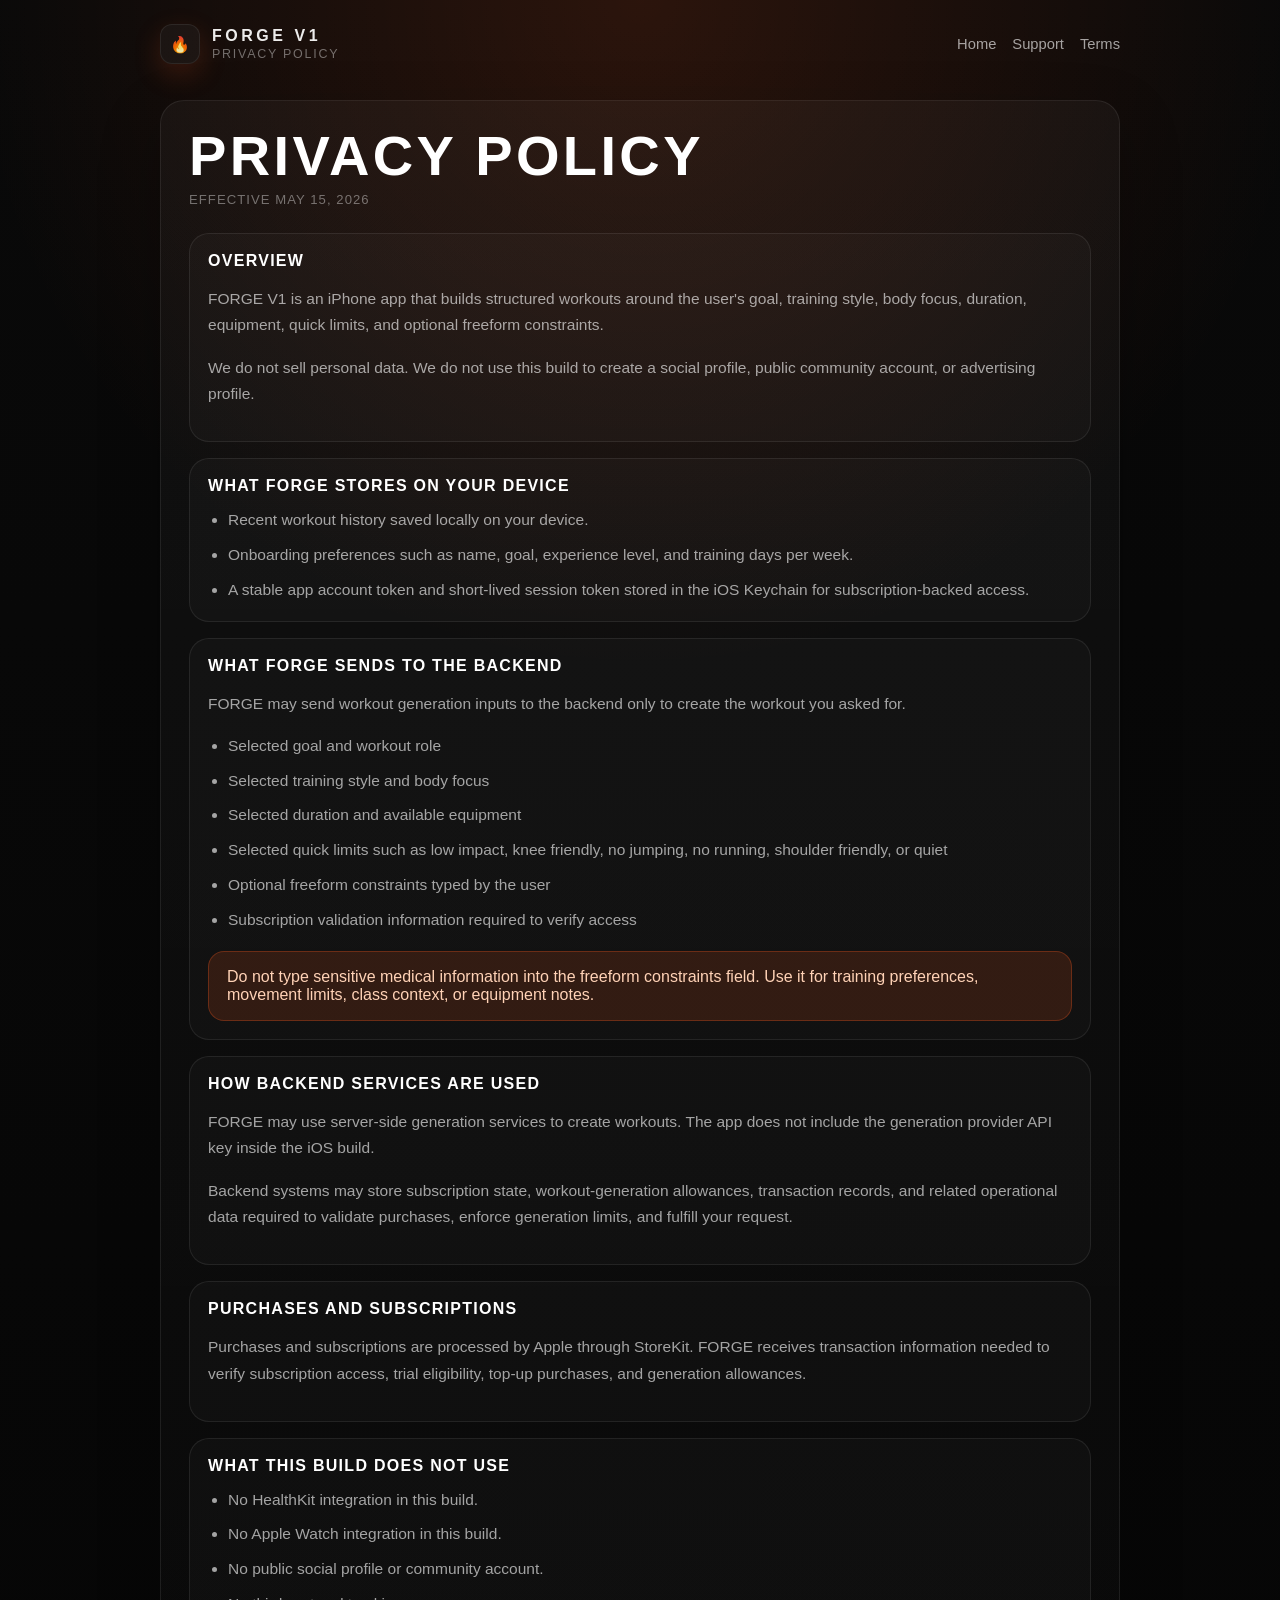
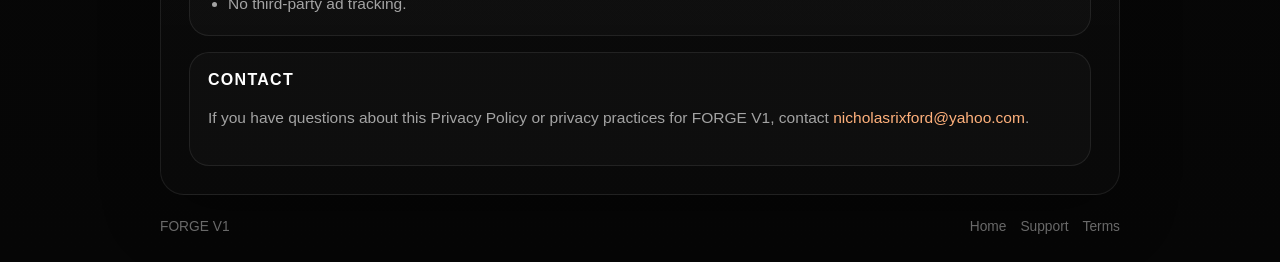
==== privacy.html @ 30d0664a "Publish FORGE V1 support site" ====
<!DOCTYPE html>
<html lang="en">
<head>
  <meta charset="UTF-8">
  <meta name="viewport" content="width=device-width, initial-scale=1.0">
  <title>FORGE V1 Privacy Policy</title>
  <meta name="description" content="Privacy Policy for FORGE V1. Learn what data the app stores locally, what is sent to the backend for workout generation, and how subscriptions are handled.">
  <meta property="og:title" content="FORGE V1 Privacy Policy">
  <meta property="og:description" content="Privacy details for FORGE V1, including local workout history, backend generation inputs, and StoreKit purchase handling.">
  <meta property="og:type" content="website">
  <meta property="og:url" content="https://rixford.github.io/forge-v1-site/privacy.html">
  <link rel="canonical" href="https://rixford.github.io/forge-v1-site/privacy.html">
  <link rel="stylesheet" href="styles.css">
</head>
<body>
  <div class="site-shell">
    <header class="site-header">
      <a class="brand" href="index.html">
        <div class="brand-mark">🔥</div>
        <div class="brand-copy">
          <div class="brand-name">FORGE V1</div>
          <div class="brand-tag">Privacy policy</div>
        </div>
      </a>
      <nav class="nav">
        <a href="index.html">Home</a>
        <a href="support.html">Support</a>
        <a href="terms.html">Terms</a>
      </nav>
    </header>

    <main class="page-panel">
      <h1 class="page-title">Privacy Policy</h1>
      <div class="page-updated">Effective May 15, 2026</div>

      <section class="section">
        <h2>Overview</h2>
        <p>
          FORGE V1 is an iPhone app that builds structured workouts around
          the user's goal, training style, body focus, duration, equipment,
          quick limits, and optional freeform constraints.
        </p>
        <p>
          We do not sell personal data. We do not use this build to create a
          social profile, public community account, or advertising profile.
        </p>
      </section>

      <section class="section">
        <h2>What FORGE stores on your device</h2>
        <ul>
          <li>Recent workout history saved locally on your device.</li>
          <li>Onboarding preferences such as name, goal, experience level, and training days per week.</li>
          <li>A stable app account token and short-lived session token stored in the iOS Keychain for subscription-backed access.</li>
        </ul>
      </section>

      <section class="section">
        <h2>What FORGE sends to the backend</h2>
        <p>FORGE may send workout generation inputs to the backend only to create the workout you asked for.</p>
        <ul>
          <li>Selected goal and workout role</li>
          <li>Selected training style and body focus</li>
          <li>Selected duration and available equipment</li>
          <li>Selected quick limits such as low impact, knee friendly, no jumping, no running, shoulder friendly, or quiet</li>
          <li>Optional freeform constraints typed by the user</li>
          <li>Subscription validation information required to verify access</li>
        </ul>
        <div class="note">
          Do not type sensitive medical information into the freeform constraints field.
          Use it for training preferences, movement limits, class context, or equipment notes.
        </div>
      </section>

      <section class="section">
        <h2>How backend services are used</h2>
        <p>
          FORGE may use server-side generation services to create workouts. The app
          does not include the generation provider API key inside the iOS build.
        </p>
        <p>
          Backend systems may store subscription state, workout-generation allowances,
          transaction records, and related operational data required to validate purchases,
          enforce generation limits, and fulfill your request.
        </p>
      </section>

      <section class="section">
        <h2>Purchases and subscriptions</h2>
        <p>
          Purchases and subscriptions are processed by Apple through StoreKit.
          FORGE receives transaction information needed to verify subscription
          access, trial eligibility, top-up purchases, and generation allowances.
        </p>
      </section>

      <section class="section">
        <h2>What this build does not use</h2>
        <ul>
          <li>No HealthKit integration in this build.</li>
          <li>No Apple Watch integration in this build.</li>
          <li>No public social profile or community account.</li>
          <li>No third-party ad tracking.</li>
        </ul>
      </section>

      <section class="section">
        <h2>Contact</h2>
        <p>
          If you have questions about this Privacy Policy or privacy practices
          for FORGE V1, contact <a href="mailto:nicholasrixford@yahoo.com">nicholasrixford@yahoo.com</a>.
        </p>
      </section>
    </main>

    <footer class="footer">
      <div>FORGE V1</div>
      <div class="legal-links">
        <a href="index.html">Home</a>
        <a href="support.html">Support</a>
        <a href="terms.html">Terms</a>
      </div>
    </footer>
  </div>
</body>
</html>
---- styles.css ----
:root {
  --bg: #080808;
  --panel: #111111;
  --panel-strong: #171717;
  --border: rgba(255, 255, 255, 0.08);
  --text: rgba(255, 255, 255, 0.92);
  --text-muted: rgba(255, 255, 255, 0.62);
  --text-subtle: rgba(255, 255, 255, 0.4);
  --accent: #ff5a1f;
  --accent-soft: rgba(255, 90, 31, 0.14);
  --accent-line: rgba(255, 90, 31, 0.28);
  --max-width: 960px;
}

*,
*::before,
*::after {
  box-sizing: border-box;
}

html {
  scroll-behavior: smooth;
  -webkit-font-smoothing: antialiased;
  -moz-osx-font-smoothing: grayscale;
}

body {
  margin: 0;
  min-height: 100vh;
  font-family: -apple-system, BlinkMacSystemFont, "Segoe UI", sans-serif;
  background:
    radial-gradient(circle at top, rgba(255, 90, 31, 0.14), transparent 34%),
    linear-gradient(180deg, #090909 0%, #060606 100%);
  color: var(--text);
}

a {
  color: #ffb17c;
  text-decoration: none;
}

a:hover {
  color: #ffd1b0;
}

.site-shell {
  width: min(var(--max-width), calc(100% - 32px));
  margin: 0 auto;
}

.site-header {
  display: flex;
  justify-content: space-between;
  align-items: center;
  gap: 20px;
  padding: 24px 0 16px;
}

.brand {
  display: flex;
  align-items: center;
  gap: 12px;
  color: var(--text);
}

.brand-mark {
  width: 40px;
  height: 40px;
  display: grid;
  place-items: center;
  border-radius: 12px;
  background: rgba(255, 255, 255, 0.04);
  border: 1px solid var(--border);
  box-shadow: 0 10px 28px rgba(255, 90, 31, 0.18);
}

.brand-copy {
  display: flex;
  flex-direction: column;
  gap: 2px;
}

.brand-name {
  font-size: 1rem;
  font-weight: 700;
  letter-spacing: 0.22em;
}

.brand-tag {
  font-size: 0.78rem;
  color: var(--text-subtle);
  text-transform: uppercase;
  letter-spacing: 0.14em;
}

.nav {
  display: flex;
  flex-wrap: wrap;
  gap: 16px;
}

.nav a {
  font-size: 0.92rem;
  color: var(--text-muted);
}

.hero,
.page-panel {
  background: linear-gradient(180deg, rgba(255, 255, 255, 0.035), rgba(255, 255, 255, 0.015));
  border: 1px solid var(--border);
  border-radius: 24px;
  box-shadow: 0 24px 60px rgba(0, 0, 0, 0.28);
}

.hero {
  padding: 42px 28px 28px;
  margin: 20px 0 24px;
}

.eyebrow {
  display: inline-flex;
  align-items: center;
  gap: 8px;
  margin-bottom: 16px;
  color: #ffb17c;
  font-size: 0.8rem;
  font-weight: 600;
  letter-spacing: 0.18em;
  text-transform: uppercase;
}

.hero h1,
.page-title {
  margin: 0;
  color: #ffffff;
  font-size: clamp(2rem, 5vw, 3.5rem);
  line-height: 0.95;
  letter-spacing: 0.06em;
  text-transform: uppercase;
}

.hero p,
.lede {
  max-width: 700px;
  margin: 18px 0 0;
  color: var(--text-muted);
  font-size: 1rem;
  line-height: 1.75;
}

.meta-row,
.card-grid {
  display: grid;
  gap: 14px;
}

.meta-row {
  margin-top: 28px;
  grid-template-columns: repeat(auto-fit, minmax(180px, 1fr));
}

.card-grid {
  grid-template-columns: repeat(auto-fit, minmax(220px, 1fr));
  margin: 24px 0 0;
}

.card,
.info-list,
.section {
  background: rgba(255, 255, 255, 0.025);
  border: 1px solid var(--border);
  border-radius: 20px;
}

.card,
.section {
  padding: 18px;
}

.card h2,
.section h2,
.page-panel h2 {
  margin: 0 0 10px;
  font-size: 1rem;
  color: #ffffff;
  letter-spacing: 0.08em;
  text-transform: uppercase;
}

.card p,
.section p,
.section li,
.page-panel p,
.page-panel li {
  color: var(--text-muted);
  font-size: 0.97rem;
  line-height: 1.72;
}

.page-panel {
  padding: 28px;
  margin: 20px 0 24px;
}

.page-updated {
  margin: 10px 0 26px;
  color: var(--text-subtle);
  font-size: 0.82rem;
  letter-spacing: 0.08em;
  text-transform: uppercase;
}

.section + .section {
  margin-top: 16px;
}

.section ul,
.section ol,
.page-panel ul {
  margin: 12px 0 0 20px;
  padding: 0;
}

.section li + li,
.page-panel li + li {
  margin-top: 8px;
}

.info-list {
  padding: 18px;
}

.info-list strong {
  display: block;
  margin-bottom: 8px;
  color: #ffffff;
  letter-spacing: 0.08em;
  text-transform: uppercase;
  font-size: 0.92rem;
}

.button-row {
  display: flex;
  flex-wrap: wrap;
  gap: 12px;
  margin-top: 28px;
}

.button,
.button-secondary {
  display: inline-flex;
  align-items: center;
  justify-content: center;
  min-height: 50px;
  padding: 0 18px;
  border-radius: 16px;
  font-size: 0.95rem;
  font-weight: 700;
  letter-spacing: 0.08em;
  text-transform: uppercase;
}

.button {
  color: white;
  background: linear-gradient(135deg, #ff5a1f, #ff8a3c);
  box-shadow: 0 16px 36px rgba(255, 90, 31, 0.3);
}

.button-secondary {
  color: var(--text);
  background: rgba(255, 255, 255, 0.04);
  border: 1px solid var(--border);
}

.footer {
  display: flex;
  justify-content: space-between;
  gap: 16px;
  padding: 0 0 28px;
  color: var(--text-subtle);
  font-size: 0.86rem;
}

.footer a {
  color: var(--text-subtle);
}

.legal-links {
  display: flex;
  flex-wrap: wrap;
  gap: 14px;
}

.note {
  margin-top: 18px;
  padding: 16px 18px;
  border-radius: 16px;
  border: 1px solid var(--accent-line);
  background: var(--accent-soft);
  color: #ffd2b6;
}

code {
  font-family: ui-monospace, SFMono-Regular, Menlo, monospace;
  font-size: 0.92em;
  color: #ffd1b0;
}

@media (max-width: 720px) {
  .site-header,
  .footer {
    flex-direction: column;
    align-items: flex-start;
  }

  .hero,
  .page-panel {
    padding: 24px 18px 20px;
  }
}
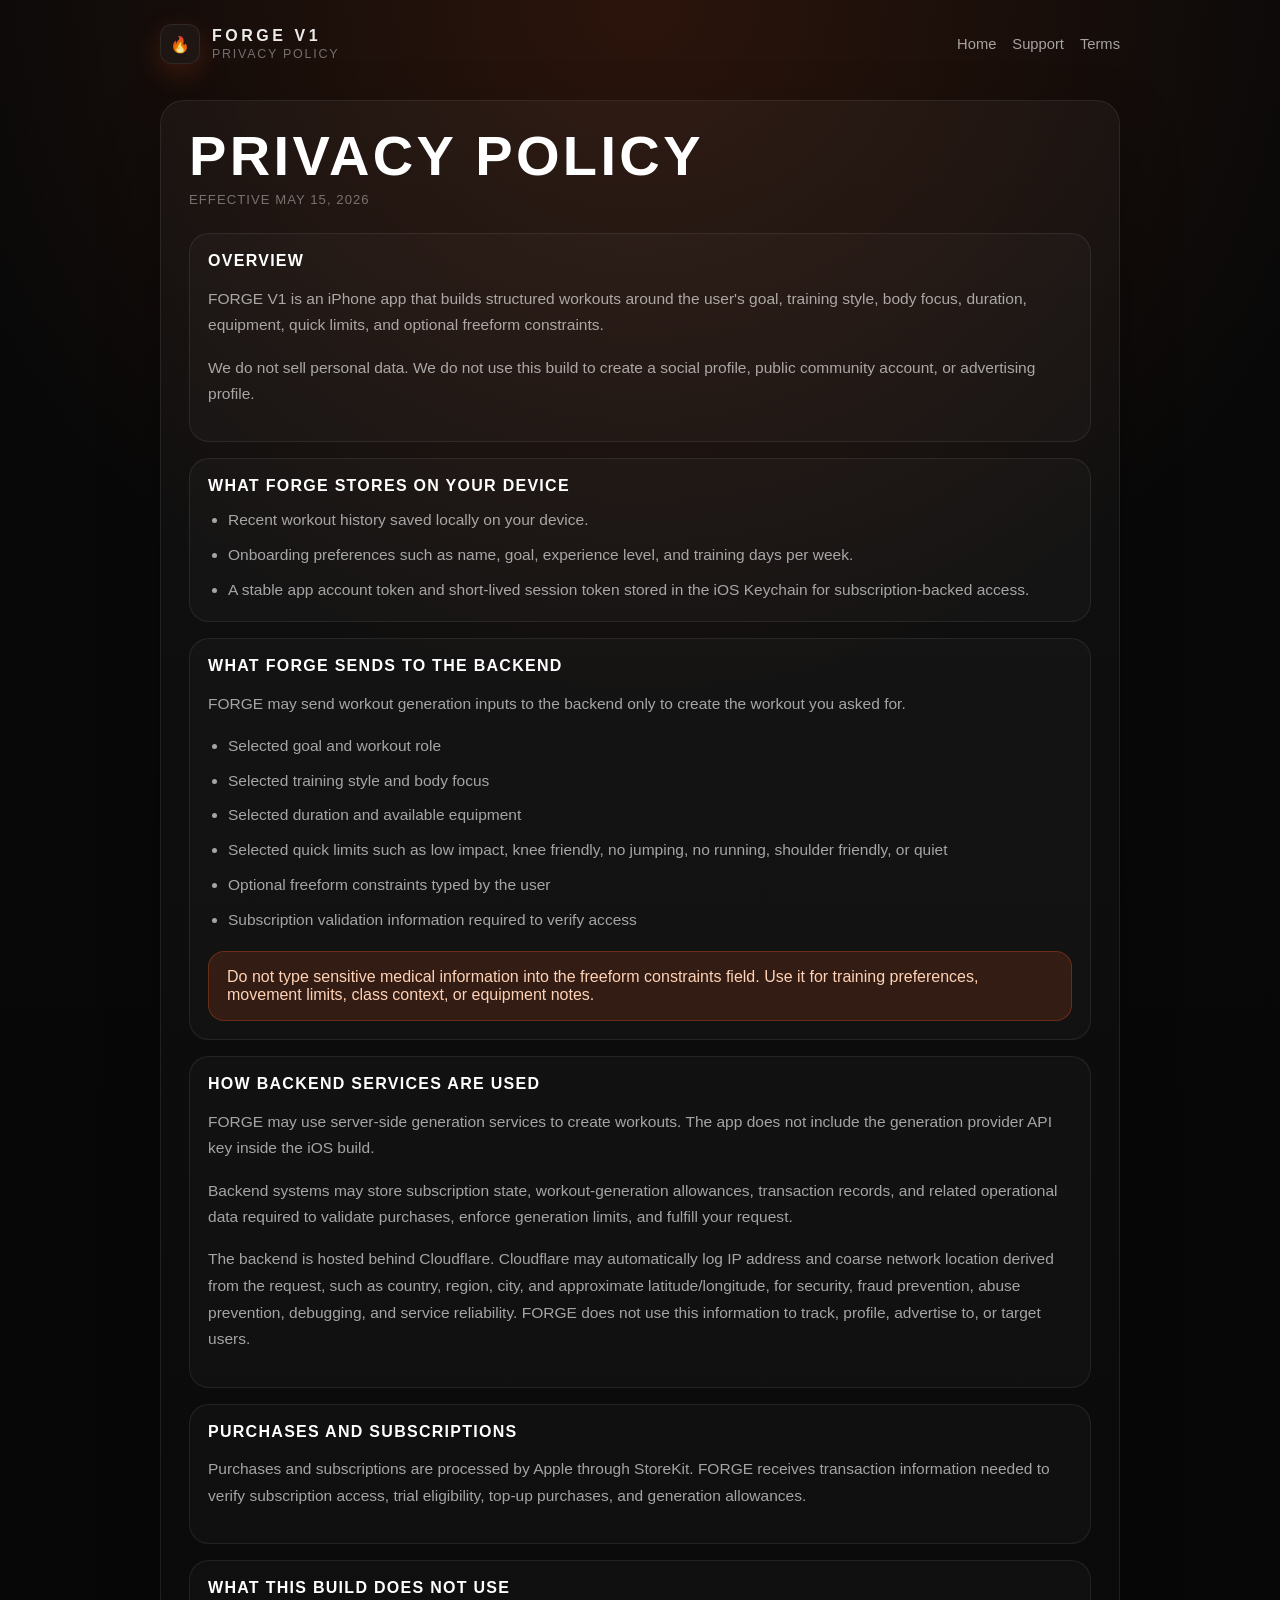
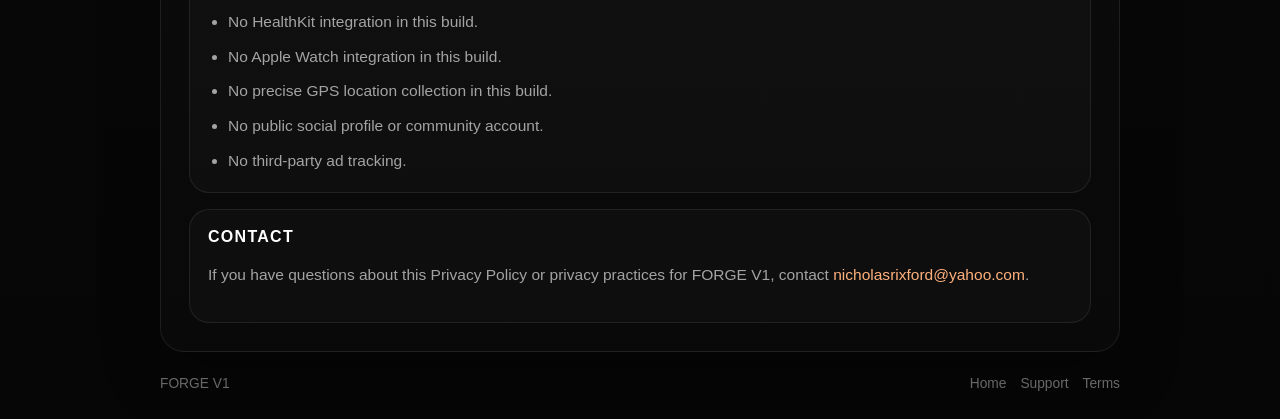
==== commit 320e61f8: "Update FORGE privacy disclosure for hosting logs" ====
--- a/privacy.html
+++ b/privacy.html
@@ -4,7 +4,7 @@
   <meta charset="UTF-8">
   <meta name="viewport" content="width=device-width, initial-scale=1.0">
   <title>FORGE V1 Privacy Policy</title>
-  <meta name="description" content="Privacy Policy for FORGE V1. Learn what data the app stores locally, what is sent to the backend for workout generation, and how subscriptions are handled.">
+  <meta name="description" content="Privacy Policy for FORGE V1. Learn what data the app stores locally, what is sent to the backend for workout generation, and how subscriptions and hosting logs are handled.">
   <meta property="og:title" content="FORGE V1 Privacy Policy">
   <meta property="og:description" content="Privacy details for FORGE V1, including local workout history, backend generation inputs, and StoreKit purchase handling.">
   <meta property="og:type" content="website">
@@ -83,6 +83,14 @@
           transaction records, and related operational data required to validate purchases,
           enforce generation limits, and fulfill your request.
         </p>
+        <p>
+          The backend is hosted behind Cloudflare. Cloudflare may automatically log
+          IP address and coarse network location derived from the request, such as
+          country, region, city, and approximate latitude/longitude, for security,
+          fraud prevention, abuse prevention, debugging, and service reliability.
+          FORGE does not use this information to track, profile, advertise to, or
+          target users.
+        </p>
       </section>
 
       <section class="section">
@@ -99,6 +107,7 @@
         <ul>
           <li>No HealthKit integration in this build.</li>
           <li>No Apple Watch integration in this build.</li>
+          <li>No precise GPS location collection in this build.</li>
           <li>No public social profile or community account.</li>
           <li>No third-party ad tracking.</li>
         </ul>
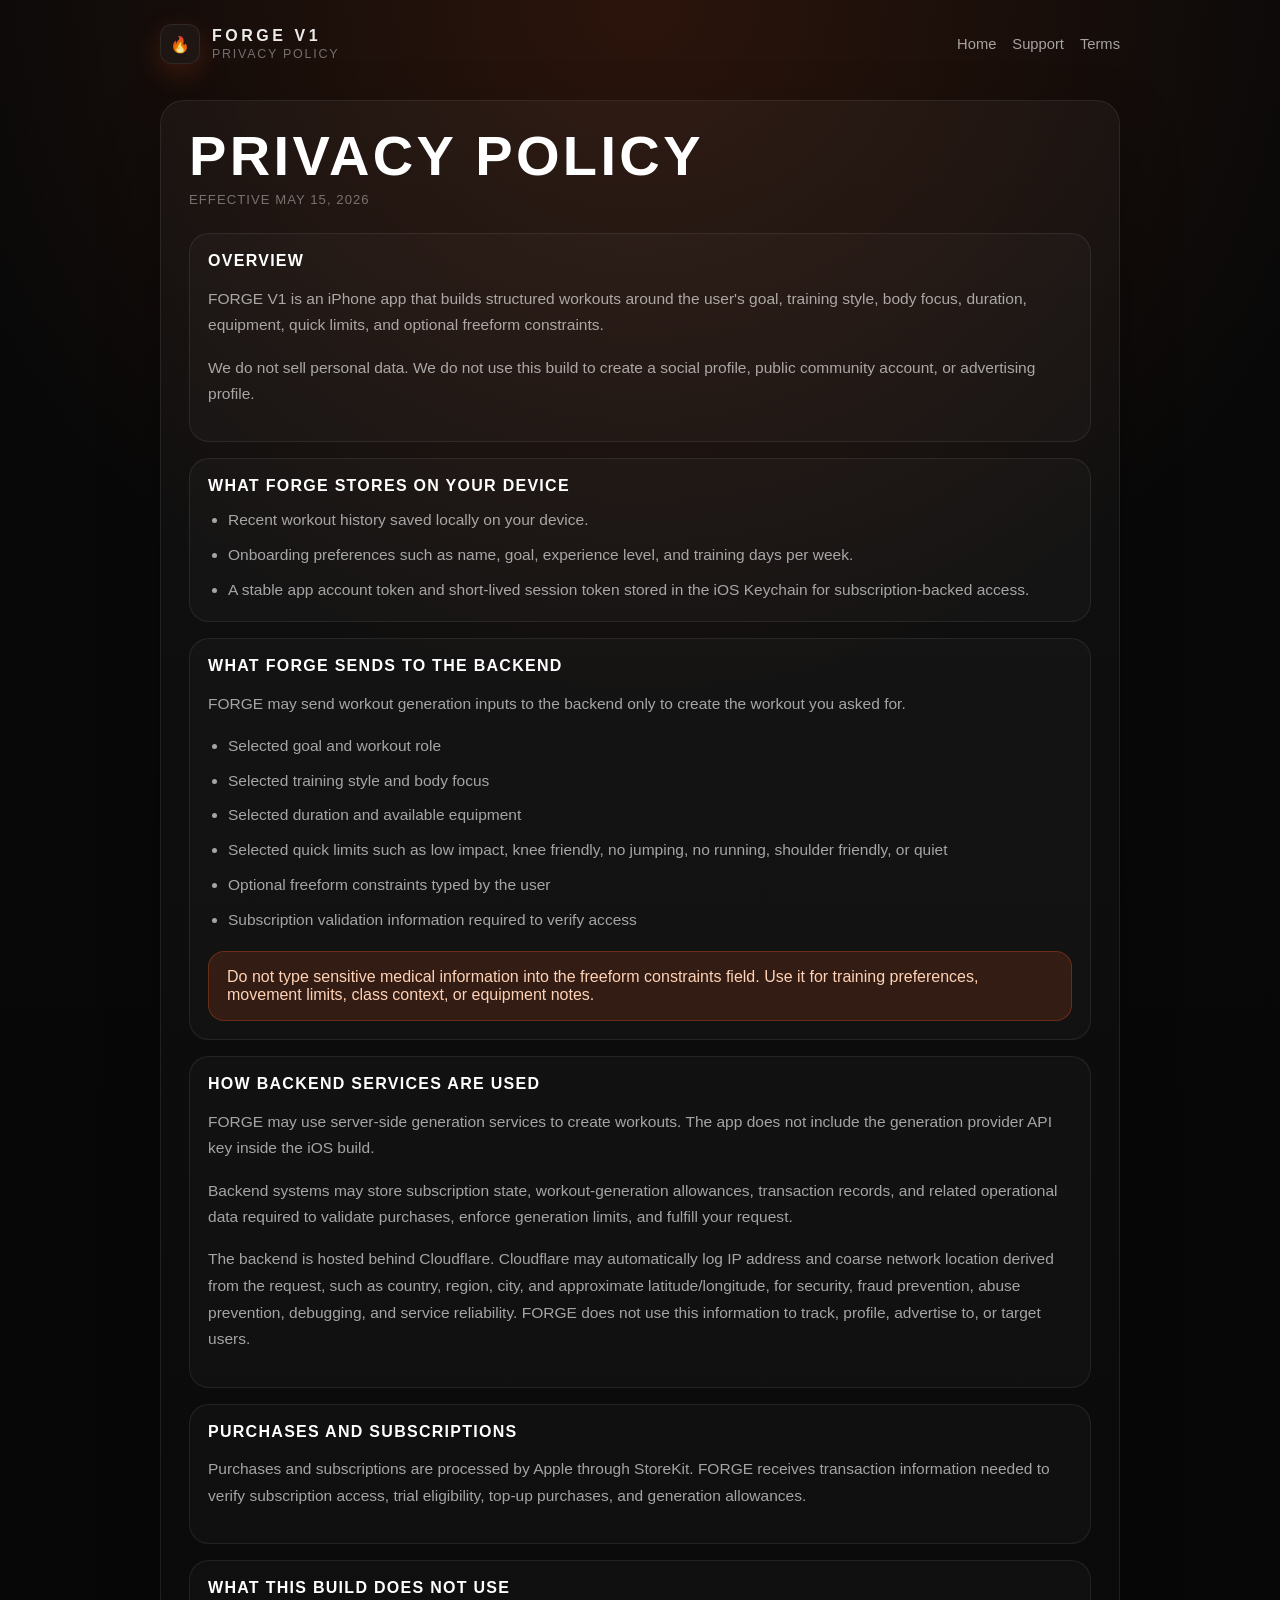
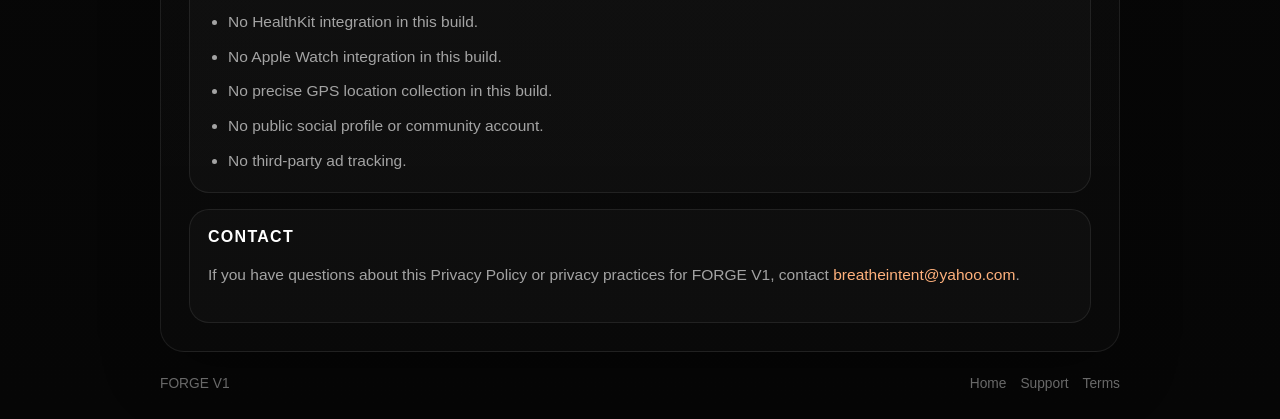
==== commit 305a7098: "Update FORGE site privacy contact email" ====
--- a/privacy.html
+++ b/privacy.html
@@ -117,7 +117,7 @@
         <h2>Contact</h2>
         <p>
           If you have questions about this Privacy Policy or privacy practices
-          for FORGE V1, contact <a href="mailto:nicholasrixford@yahoo.com">nicholasrixford@yahoo.com</a>.
+          for FORGE V1, contact <a href="mailto:breatheintent@yahoo.com">breatheintent@yahoo.com</a>.
         </p>
       </section>
     </main>
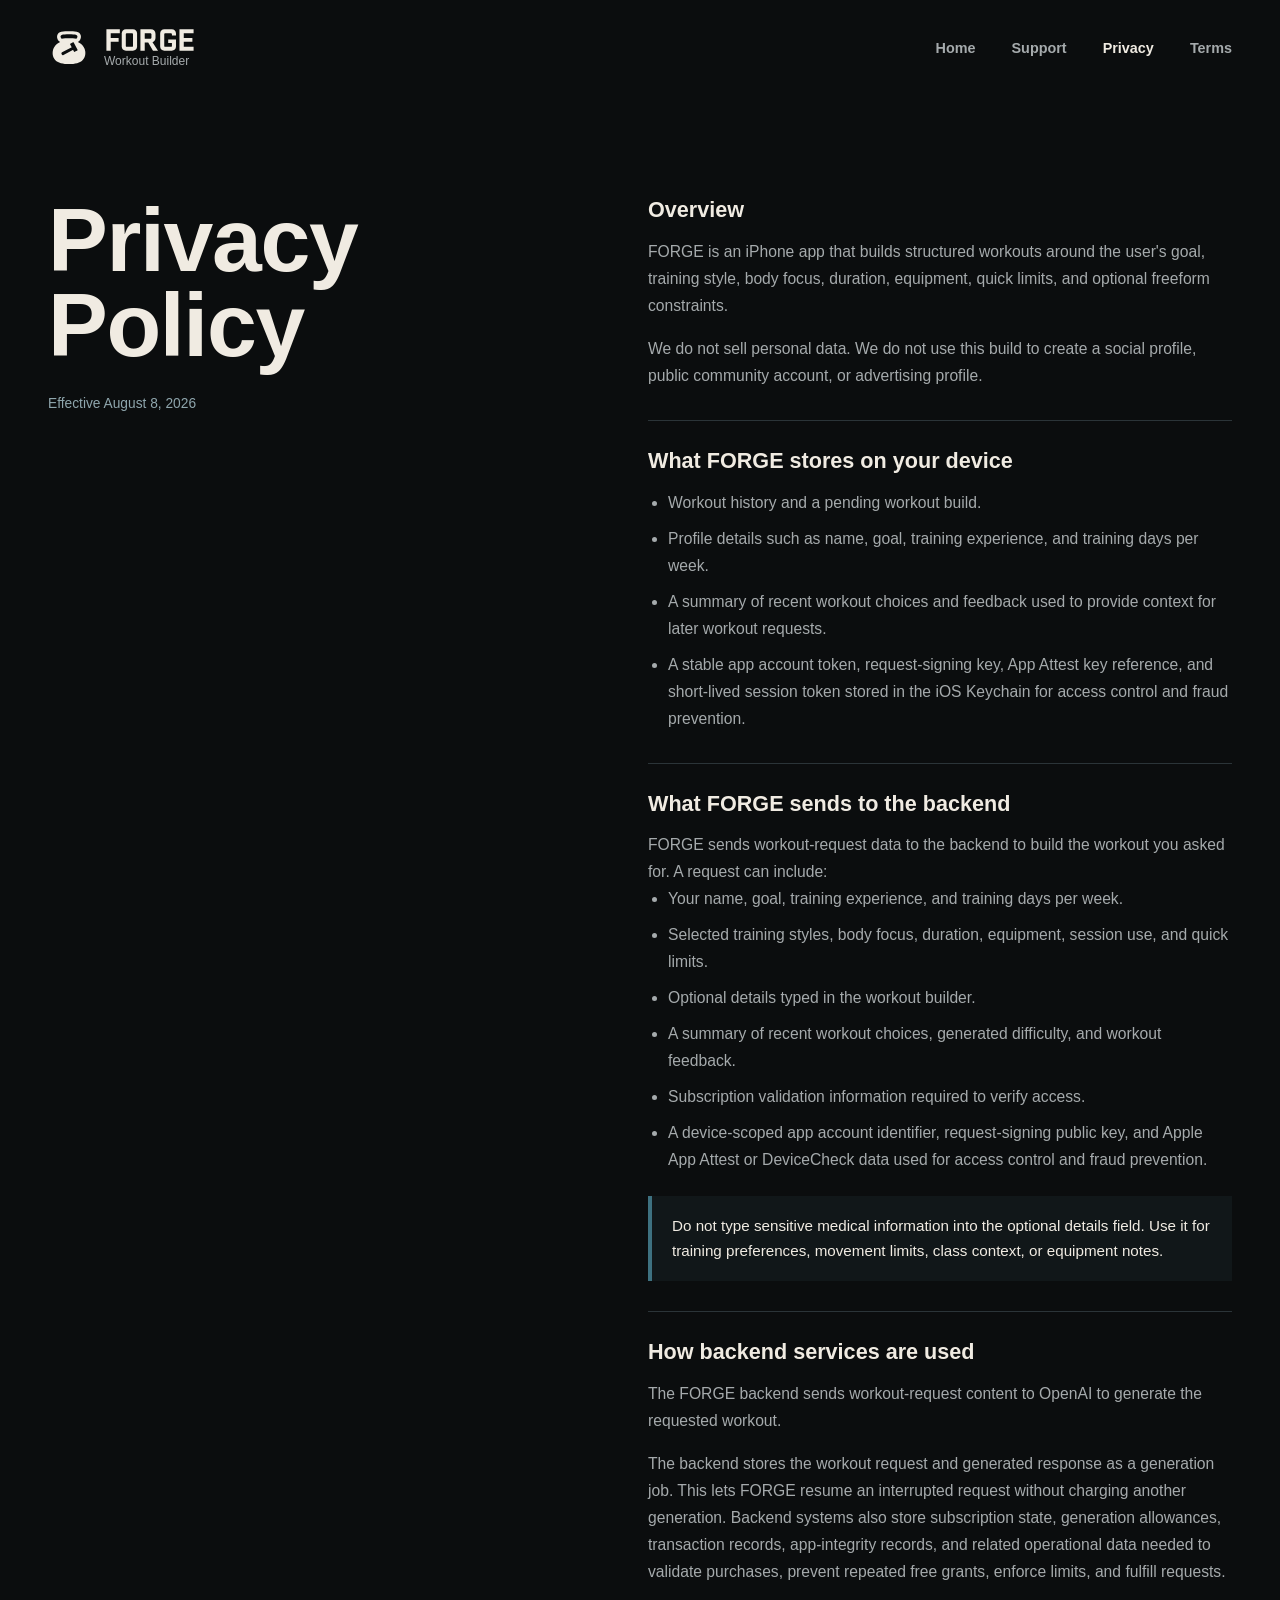
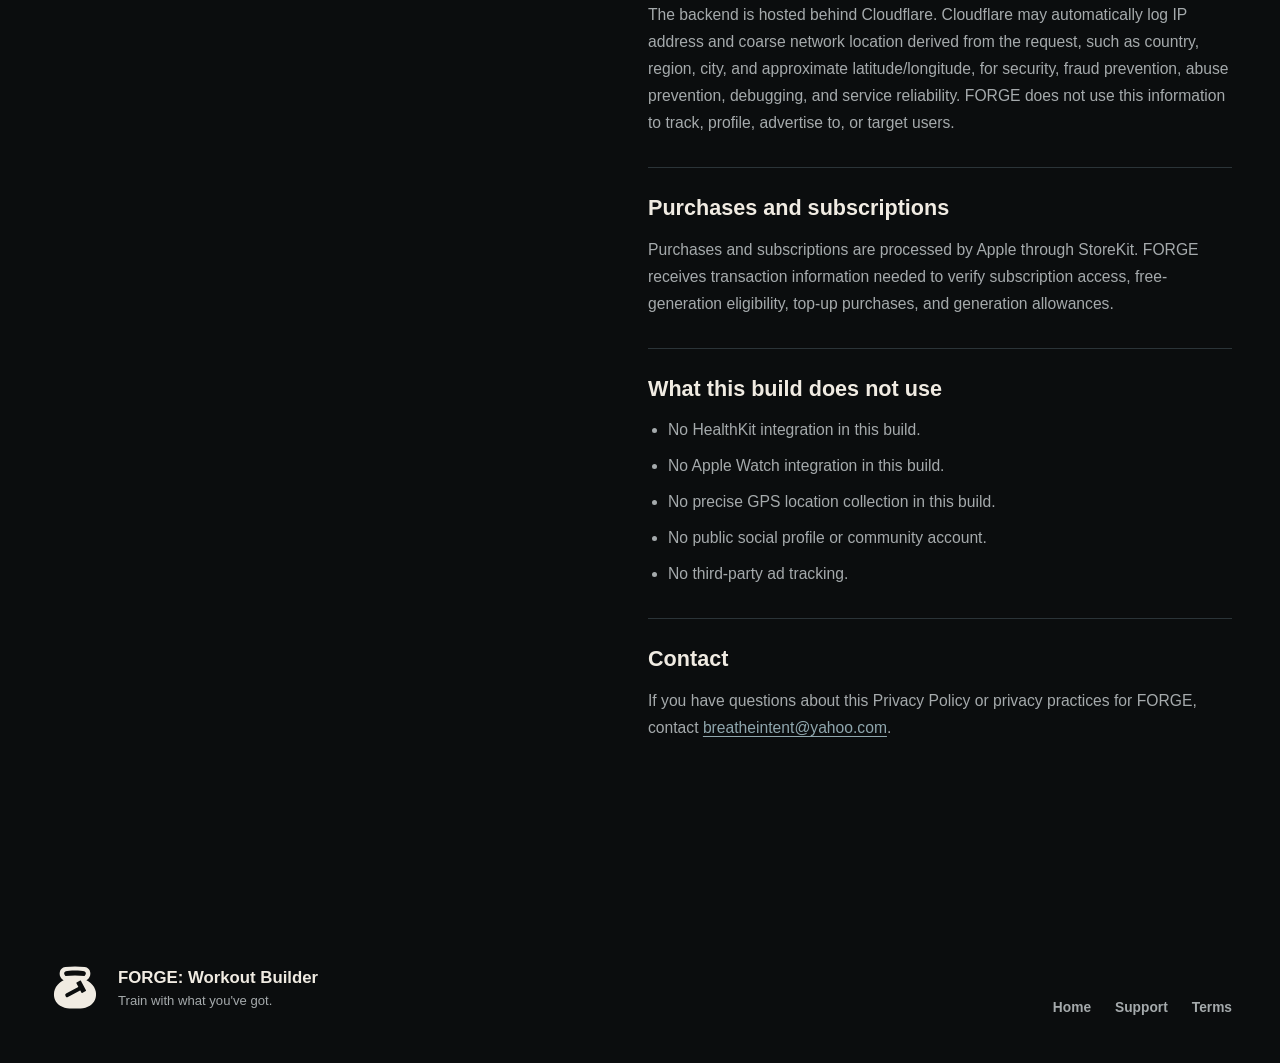
==== commit 2a3a9cd1: "Publish FORGE production rebrand" ====
--- a/privacy.html
+++ b/privacy.html
@@ -3,40 +3,44 @@
 <head>
   <meta charset="UTF-8">
   <meta name="viewport" content="width=device-width, initial-scale=1.0">
-  <title>FORGE V1 Privacy Policy</title>
-  <meta name="description" content="Privacy Policy for FORGE V1. Learn what data the app stores locally, what is sent to the backend for workout generation, and how subscriptions and hosting logs are handled.">
-  <meta property="og:title" content="FORGE V1 Privacy Policy">
-  <meta property="og:description" content="Privacy details for FORGE V1, including local workout history, backend generation inputs, and StoreKit purchase handling.">
+  <title>FORGE Workout Builder Privacy Policy</title>
+  <meta name="description" content="Privacy details for the FORGE iPhone workout builder, including on-device history, workout generation data, backend processing, integrity checks, and StoreKit purchases.">
+  <meta name="robots" content="index, follow">
+  <meta property="og:title" content="FORGE Privacy Policy">
+  <meta property="og:description" content="Privacy details for FORGE, including local workout history, backend generation inputs, and StoreKit purchase handling.">
   <meta property="og:type" content="website">
   <meta property="og:url" content="https://rixford.github.io/forge-v1-site/privacy.html">
   <link rel="canonical" href="https://rixford.github.io/forge-v1-site/privacy.html">
   <link rel="stylesheet" href="styles.css">
 </head>
 <body>
+  <a class="skip-link" href="#main-content">Skip to content</a>
+
   <div class="site-shell">
     <header class="site-header">
-      <a class="brand" href="index.html">
-        <div class="brand-mark">🔥</div>
-        <div class="brand-copy">
-          <div class="brand-name">FORGE V1</div>
-          <div class="brand-tag">Privacy policy</div>
-        </div>
+      <a class="brand" href="index.html" aria-label="FORGE home">
+        <img class="brand-symbol" src="assets/brand/forge-strike-bone.svg" alt="">
+        <span class="brand-copy">
+          <img class="brand-wordmark" src="assets/brand/forge-wordmark-bone.svg" alt="">
+          <span class="brand-tag">Workout Builder</span>
+        </span>
       </a>
-      <nav class="nav">
+      <nav class="nav" aria-label="Primary">
         <a href="index.html">Home</a>
         <a href="support.html">Support</a>
+        <a href="privacy.html" aria-current="page">Privacy</a>
         <a href="terms.html">Terms</a>
       </nav>
     </header>
 
-    <main class="page-panel">
+    <main class="page-panel" id="main-content" tabindex="-1">
       <h1 class="page-title">Privacy Policy</h1>
-      <div class="page-updated">Effective May 15, 2026</div>
+      <div class="page-updated">Effective August 8, 2026</div>
 
       <section class="section">
         <h2>Overview</h2>
         <p>
-          FORGE V1 is an iPhone app that builds structured workouts around
+          FORGE is an iPhone app that builds structured workouts around
           the user's goal, training style, body focus, duration, equipment,
           quick limits, and optional freeform constraints.
         </p>
@@ -49,25 +53,26 @@
       <section class="section">
         <h2>What FORGE stores on your device</h2>
         <ul>
-          <li>Recent workout history saved locally on your device.</li>
-          <li>Onboarding preferences such as name, goal, experience level, and training days per week.</li>
-          <li>A stable app account token and short-lived session token stored in the iOS Keychain for subscription-backed access.</li>
+          <li>Workout history and a pending workout build.</li>
+          <li>Profile details such as name, goal, training experience, and training days per week.</li>
+          <li>A summary of recent workout choices and feedback used to provide context for later workout requests.</li>
+          <li>A stable app account token, request-signing key, App Attest key reference, and short-lived session token stored in the iOS Keychain for access control and fraud prevention.</li>
         </ul>
       </section>
 
       <section class="section">
         <h2>What FORGE sends to the backend</h2>
-        <p>FORGE may send workout generation inputs to the backend only to create the workout you asked for.</p>
+        <p>FORGE sends workout-request data to the backend to build the workout you asked for. A request can include:</p>
         <ul>
-          <li>Selected goal and workout role</li>
-          <li>Selected training style and body focus</li>
-          <li>Selected duration and available equipment</li>
-          <li>Selected quick limits such as low impact, knee friendly, no jumping, no running, shoulder friendly, or quiet</li>
-          <li>Optional freeform constraints typed by the user</li>
-          <li>Subscription validation information required to verify access</li>
+          <li>Your name, goal, training experience, and training days per week.</li>
+          <li>Selected training styles, body focus, duration, equipment, session use, and quick limits.</li>
+          <li>Optional details typed in the workout builder.</li>
+          <li>A summary of recent workout choices, generated difficulty, and workout feedback.</li>
+          <li>Subscription validation information required to verify access.</li>
+          <li>A device-scoped app account identifier, request-signing public key, and Apple App Attest or DeviceCheck data used for access control and fraud prevention.</li>
         </ul>
         <div class="note">
-          Do not type sensitive medical information into the freeform constraints field.
+          Do not type sensitive medical information into the optional details field.
           Use it for training preferences, movement limits, class context, or equipment notes.
         </div>
       </section>
@@ -75,13 +80,14 @@
       <section class="section">
         <h2>How backend services are used</h2>
         <p>
-          FORGE may use server-side generation services to create workouts. The app
-          does not include the generation provider API key inside the iOS build.
+          The FORGE backend sends workout-request content to OpenAI to generate the requested workout.
         </p>
         <p>
-          Backend systems may store subscription state, workout-generation allowances,
-          transaction records, and related operational data required to validate purchases,
-          enforce generation limits, and fulfill your request.
+          The backend stores the workout request and generated response as a generation job.
+          This lets FORGE resume an interrupted request without charging another generation.
+          Backend systems also store subscription state, generation allowances, transaction
+          records, app-integrity records, and related operational data needed to validate
+          purchases, prevent repeated free grants, enforce limits, and fulfill requests.
         </p>
         <p>
           The backend is hosted behind Cloudflare. Cloudflare may automatically log
@@ -98,7 +104,7 @@
         <p>
           Purchases and subscriptions are processed by Apple through StoreKit.
           FORGE receives transaction information needed to verify subscription
-          access, trial eligibility, top-up purchases, and generation allowances.
+          access, free-generation eligibility, top-up purchases, and generation allowances.
         </p>
       </section>
 
@@ -117,18 +123,21 @@
         <h2>Contact</h2>
         <p>
           If you have questions about this Privacy Policy or privacy practices
-          for FORGE V1, contact <a href="mailto:breatheintent@yahoo.com">breatheintent@yahoo.com</a>.
+          for FORGE, contact <a href="mailto:breatheintent@yahoo.com">breatheintent@yahoo.com</a>.
         </p>
       </section>
     </main>
 
     <footer class="footer">
-      <div>FORGE V1</div>
-      <div class="legal-links">
+      <div class="footer-brand">
+        <img src="assets/brand/forge-strike-bone.svg" alt="" aria-hidden="true">
+        <div><strong>FORGE: Workout Builder</strong><span>Train with what you've got.</span></div>
+      </div>
+      <nav class="legal-links" aria-label="Legal and support">
         <a href="index.html">Home</a>
         <a href="support.html">Support</a>
         <a href="terms.html">Terms</a>
-      </div>
+      </nav>
     </footer>
   </div>
 </body>
--- a/styles.css
+++ b/styles.css
@@ -1,15 +1,15 @@
 :root {
-  --bg: #080808;
-  --panel: #111111;
-  --panel-strong: #171717;
-  --border: rgba(255, 255, 255, 0.08);
-  --text: rgba(255, 255, 255, 0.92);
-  --text-muted: rgba(255, 255, 255, 0.62);
-  --text-subtle: rgba(255, 255, 255, 0.4);
-  --accent: #ff5a1f;
-  --accent-soft: rgba(255, 90, 31, 0.14);
-  --accent-line: rgba(255, 90, 31, 0.28);
-  --max-width: 960px;
+  --coal: #0b0d0e;
+  --iron: #171c1f;
+  --scale: #2b3438;
+  --bone: #f0ebe2;
+  --quench: #8fa6ad;
+  --temper: #3e7180;
+  --ember: #c64e31;
+  --ash: #a5aaac;
+  --display: "IBM Plex Sans Condensed", "Arial Narrow", "Avenir Next Condensed", "Helvetica Neue", sans-serif;
+  --body: -apple-system, BlinkMacSystemFont, "SF Pro Text", "Segoe UI", sans-serif;
+  --max-width: 1280px;
 }
 
 *,
@@ -26,295 +26,861 @@
 
 body {
   margin: 0;
+  min-width: 320px;
   min-height: 100vh;
-  font-family: -apple-system, BlinkMacSystemFont, "Segoe UI", sans-serif;
-  background:
-    radial-gradient(circle at top, rgba(255, 90, 31, 0.14), transparent 34%),
-    linear-gradient(180deg, #090909 0%, #060606 100%);
-  color: var(--text);
+  background: var(--coal);
+  color: var(--bone);
+  font-family: var(--body);
+}
+
+img {
+  max-width: 100%;
 }
 
 a {
-  color: #ffb17c;
+  color: var(--quench);
+  text-decoration-thickness: 1px;
+  text-underline-offset: 0.22em;
+  transition: color 160ms ease, background-color 160ms ease;
+}
+
+a:hover {
+  color: var(--bone);
+}
+
+a:focus-visible {
+  outline: 3px solid var(--quench);
+  outline-offset: 4px;
+}
+
+::selection {
+  background: var(--temper);
+  color: var(--bone);
+}
+
+.skip-link {
+  position: fixed;
+  z-index: 100;
+  top: 12px;
+  left: 12px;
+  padding: 12px 16px;
+  background: var(--bone);
+  color: var(--coal);
+  transform: translateY(-180%);
+}
+
+.skip-link:focus {
+  transform: translateY(0);
+}
+
+.site-shell {
+  width: min(100%, var(--max-width));
+  margin: 0 auto;
+  padding-inline: clamp(24px, 4vw, 48px);
+}
+
+.site-header {
+  min-height: 96px;
+  display: grid;
+  grid-template-columns: repeat(12, minmax(0, 1fr));
+  align-items: center;
+  gap: 16px;
+}
+
+.brand {
+  grid-column: 1 / span 6;
+  width: fit-content;
+  display: inline-flex;
+  align-items: center;
+  gap: 14px;
+  color: var(--bone);
   text-decoration: none;
 }
 
-a:hover {
-  color: #ffd1b0;
-}
-
-.site-shell {
-  width: min(var(--max-width), calc(100% - 32px));
-  margin: 0 auto;
-}
-
-.site-header {
-  display: flex;
-  justify-content: space-between;
-  align-items: center;
-  gap: 20px;
-  padding: 24px 0 16px;
-}
-
-.brand {
-  display: flex;
-  align-items: center;
-  gap: 12px;
-  color: var(--text);
-}
-
-.brand-mark {
-  width: 40px;
-  height: 40px;
-  display: grid;
-  place-items: center;
-  border-radius: 12px;
-  background: rgba(255, 255, 255, 0.04);
-  border: 1px solid var(--border);
-  box-shadow: 0 10px 28px rgba(255, 90, 31, 0.18);
+.brand-symbol {
+  width: 42px;
+  height: 42px;
+  flex: 0 0 auto;
+  object-fit: contain;
 }
 
 .brand-copy {
   display: flex;
   flex-direction: column;
-  gap: 2px;
-}
-
-.brand-name {
-  font-size: 1rem;
+  gap: 1px;
+}
+
+.brand-wordmark {
+  width: 92px;
+  height: auto;
+  display: block;
+}
+
+.brand-tag {
+  color: var(--ash);
+  font-size: 0.75rem;
+  font-weight: 500;
+  line-height: 1.3;
+}
+
+.nav {
+  grid-column: 7 / -1;
+  display: flex;
+  justify-content: flex-end;
+  align-items: center;
+  gap: clamp(18px, 3vw, 36px);
+}
+
+.nav a {
+  color: var(--ash);
+  font-size: 0.9rem;
+  font-weight: 600;
+  text-decoration: none;
+}
+
+.nav a:hover,
+.nav a[aria-current="page"] {
+  color: var(--bone);
+}
+
+.hero {
+  padding-top: clamp(56px, 8vh, 104px);
+}
+
+.hero-intro {
+  display: grid;
+  grid-template-columns: repeat(12, minmax(0, 1fr));
+  column-gap: 16px;
+  align-items: end;
+  padding-bottom: clamp(48px, 7vw, 88px);
+}
+
+.position-line {
+  grid-column: 1 / span 4;
+  align-self: start;
+  margin: 0 0 28px;
+  color: var(--quench);
+  font-size: 0.95rem;
   font-weight: 700;
-  letter-spacing: 0.22em;
-}
-
-.brand-tag {
-  font-size: 0.78rem;
-  color: var(--text-subtle);
-  text-transform: uppercase;
-  letter-spacing: 0.14em;
-}
-
-.nav {
+}
+
+.hero h1 {
+  grid-column: 1 / span 8;
+  margin: 0;
+  max-width: 850px;
+  font-family: var(--display);
+  font-size: clamp(4.25rem, 8.7vw, 7.25rem);
+  font-stretch: condensed;
+  font-weight: 800;
+  letter-spacing: -0.025em;
+  line-height: 0.88;
+  text-wrap: balance;
+}
+
+.hero h1 span {
+  display: block;
+}
+
+.hero-detail {
+  grid-column: 9 / -1;
+  align-self: end;
+  padding-bottom: 6px;
+}
+
+.hero-detail p {
+  margin: 0;
+  color: var(--ash);
+  font-size: clamp(1rem, 1.35vw, 1.12rem);
+  line-height: 1.62;
+}
+
+.hero-actions {
   display: flex;
-  flex-wrap: wrap;
-  gap: 16px;
-}
-
-.nav a {
-  font-size: 0.92rem;
-  color: var(--text-muted);
-}
-
-.hero,
-.page-panel {
-  background: linear-gradient(180deg, rgba(255, 255, 255, 0.035), rgba(255, 255, 255, 0.015));
-  border: 1px solid var(--border);
-  border-radius: 24px;
-  box-shadow: 0 24px 60px rgba(0, 0, 0, 0.28);
-}
-
-.hero {
-  padding: 42px 28px 28px;
-  margin: 20px 0 24px;
-}
-
-.eyebrow {
-  display: inline-flex;
   align-items: center;
-  gap: 8px;
-  margin-bottom: 16px;
-  color: #ffb17c;
-  font-size: 0.8rem;
-  font-weight: 600;
-  letter-spacing: 0.18em;
-  text-transform: uppercase;
-}
-
-.hero h1,
-.page-title {
-  margin: 0;
-  color: #ffffff;
-  font-size: clamp(2rem, 5vw, 3.5rem);
-  line-height: 0.95;
-  letter-spacing: 0.06em;
-  text-transform: uppercase;
-}
-
-.hero p,
-.lede {
-  max-width: 700px;
-  margin: 18px 0 0;
-  color: var(--text-muted);
-  font-size: 1rem;
-  line-height: 1.75;
-}
-
-.meta-row,
-.card-grid {
-  display: grid;
-  gap: 14px;
-}
-
-.meta-row {
+  gap: 22px;
   margin-top: 28px;
-  grid-template-columns: repeat(auto-fit, minmax(180px, 1fr));
-}
-
-.card-grid {
-  grid-template-columns: repeat(auto-fit, minmax(220px, 1fr));
-  margin: 24px 0 0;
-}
-
-.card,
-.info-list,
-.section {
-  background: rgba(255, 255, 255, 0.025);
-  border: 1px solid var(--border);
-  border-radius: 20px;
-}
-
-.card,
-.section {
-  padding: 18px;
-}
-
-.card h2,
-.section h2,
-.page-panel h2 {
-  margin: 0 0 10px;
-  font-size: 1rem;
-  color: #ffffff;
-  letter-spacing: 0.08em;
-  text-transform: uppercase;
-}
-
-.card p,
-.section p,
-.section li,
-.page-panel p,
-.page-panel li {
-  color: var(--text-muted);
-  font-size: 0.97rem;
-  line-height: 1.72;
-}
-
-.page-panel {
-  padding: 28px;
-  margin: 20px 0 24px;
-}
-
-.page-updated {
-  margin: 10px 0 26px;
-  color: var(--text-subtle);
-  font-size: 0.82rem;
-  letter-spacing: 0.08em;
-  text-transform: uppercase;
-}
-
-.section + .section {
-  margin-top: 16px;
-}
-
-.section ul,
-.section ol,
-.page-panel ul {
-  margin: 12px 0 0 20px;
-  padding: 0;
-}
-
-.section li + li,
-.page-panel li + li {
-  margin-top: 8px;
-}
-
-.info-list {
-  padding: 18px;
-}
-
-.info-list strong {
-  display: block;
-  margin-bottom: 8px;
-  color: #ffffff;
-  letter-spacing: 0.08em;
-  text-transform: uppercase;
-  font-size: 0.92rem;
-}
-
-.button-row {
-  display: flex;
-  flex-wrap: wrap;
-  gap: 12px;
-  margin-top: 28px;
-}
-
-.button,
-.button-secondary {
+}
+
+.button {
+  min-height: 50px;
   display: inline-flex;
   align-items: center;
   justify-content: center;
-  min-height: 50px;
-  padding: 0 18px;
-  border-radius: 16px;
+  padding: 0 20px;
+  border-radius: 8px;
+  background: var(--temper);
+  color: var(--bone);
   font-size: 0.95rem;
+  font-weight: 750;
+  text-decoration: none;
+}
+
+.button:hover {
+  background: var(--quench);
+  color: var(--coal);
+}
+
+.text-action {
+  color: var(--bone);
+  font-size: 0.92rem;
+  font-weight: 650;
+  text-decoration: none;
+}
+
+.text-action span {
+  display: inline-block;
+  margin-left: 5px;
+  color: var(--quench);
+}
+
+.hero-stage {
+  min-height: 600px;
+  display: grid;
+  grid-template-columns: repeat(12, minmax(0, 1fr));
+  align-items: center;
+  gap: 16px;
+  margin-inline: clamp(-48px, -4vw, -24px);
+  padding: clamp(64px, 8vw, 104px) clamp(24px, 5vw, 72px);
+  background: var(--iron);
+}
+
+.stage-identity {
+  grid-column: 1 / span 5;
+  align-self: center;
+}
+
+.stage-identity img {
+  width: min(100%, 340px);
+  display: block;
+}
+
+.stage-identity p {
+  margin: 28px 0 0;
+  color: var(--quench);
+  font-family: var(--display);
+  font-size: clamp(1.05rem, 1.6vw, 1.35rem);
+  font-stretch: condensed;
+  font-weight: 700;
+}
+
+.stage-flow {
+  grid-column: 7 / -1;
+  display: grid;
+  grid-template-columns: minmax(0, 1fr) auto minmax(0, 1.2fr);
+  align-items: center;
+  gap: clamp(20px, 3vw, 42px);
+}
+
+.stage-flow-label {
+  margin: 0 0 18px;
+  color: var(--quench);
+  font-size: 0.78rem;
   font-weight: 700;
   letter-spacing: 0.08em;
   text-transform: uppercase;
 }
 
-.button {
-  color: white;
-  background: linear-gradient(135deg, #ff5a1f, #ff8a3c);
-  box-shadow: 0 16px 36px rgba(255, 90, 31, 0.3);
-}
-
-.button-secondary {
-  color: var(--text);
-  background: rgba(255, 255, 255, 0.04);
-  border: 1px solid var(--border);
+.stage-flow ul {
+  margin: 0;
+  padding: 0;
+  border-bottom: 1px solid var(--scale);
+  list-style: none;
+}
+
+.stage-flow li {
+  padding: 14px 0;
+  border-top: 1px solid var(--scale);
+  color: var(--bone);
+  font-family: var(--display);
+  font-size: clamp(1.15rem, 2vw, 1.65rem);
+  font-stretch: condensed;
+  font-weight: 700;
+  line-height: 1.05;
+}
+
+.stage-flow-divider {
+  color: var(--quench);
+  font-size: 1.9rem;
+}
+
+.today-section {
+  display: grid;
+  grid-template-columns: repeat(12, minmax(0, 1fr));
+  align-items: start;
+  column-gap: 16px;
+  padding-block: clamp(104px, 12vw, 160px);
+}
+
+.section-heading {
+  grid-column: 1 / span 5;
+  align-self: start;
+}
+
+.section-heading h2,
+.session-section h2,
+.page-title {
+  margin: 0;
+  font-family: var(--display);
+  font-stretch: condensed;
+  font-weight: 800;
+  letter-spacing: -0.015em;
+  line-height: 0.94;
+}
+
+.section-heading h2,
+.session-section h2 {
+  font-size: clamp(3.25rem, 6.2vw, 5.6rem);
+  text-wrap: balance;
+}
+
+.session-section h2 span {
+  display: block;
+}
+
+.section-heading p {
+  max-width: 470px;
+  margin: 28px 0 0;
+  color: var(--ash);
+  font-size: clamp(1rem, 1.25vw, 1.1rem);
+  line-height: 1.65;
+}
+
+.input-ledger {
+  grid-column: 7 / -1;
+  margin: 0;
+}
+
+.input-ledger > div {
+  display: grid;
+  grid-template-columns: minmax(98px, 0.8fr) 1.6fr;
+  gap: 18px;
+  padding: 16px 0;
+  border-top: 1px solid var(--scale);
+}
+
+.input-ledger > div:last-child {
+  border-bottom: 1px solid var(--scale);
+}
+
+.input-ledger dt,
+.input-ledger dd {
+  margin: 0;
+  font-size: 0.92rem;
+  line-height: 1.45;
+}
+
+.input-ledger dt {
+  color: var(--bone);
+  font-weight: 700;
+}
+
+.input-ledger dd {
+  color: var(--ash);
+}
+
+.session-section {
+  width: 100vw;
+  margin-left: calc(50% - 50vw);
+  padding: clamp(96px, 11vw, 152px) max(24px, calc((100vw - var(--max-width)) / 2 + 48px));
+  background: var(--iron);
+}
+
+.session-section > h2,
+.session-composition {
+  width: min(100%, calc(var(--max-width) - 96px));
+  margin-inline: auto;
+}
+
+.session-section > h2 {
+  max-width: 920px;
+}
+
+.session-composition {
+  display: grid;
+  grid-template-columns: repeat(12, minmax(0, 1fr));
+  align-items: start;
+  gap: 16px;
+  margin-top: clamp(56px, 8vw, 96px);
+}
+
+.workout-callouts {
+  grid-column: 1 / -1;
+  display: grid;
+  grid-template-columns: repeat(5, minmax(0, 1fr));
+  margin: 0;
+  padding: 0;
+  border-bottom: 1px solid var(--scale);
+  list-style: none;
+}
+
+.workout-callouts li {
+  min-height: 144px;
+  display: flex;
+  flex-direction: column;
+  justify-content: space-between;
+  gap: 32px;
+  padding: 20px 18px 22px;
+  border-top: 1px solid var(--scale);
+}
+
+.workout-callouts li + li {
+  border-left: 1px solid var(--scale);
+}
+
+.workout-callouts span {
+  color: var(--quench);
+  font-size: 0.75rem;
+  font-variant-numeric: tabular-nums;
+}
+
+.workout-callouts strong {
+  color: var(--bone);
+  font-family: var(--display);
+  font-size: clamp(1.15rem, 1.8vw, 1.55rem);
+  font-stretch: condensed;
+  line-height: 1.08;
+}
+
+.session-notes {
+  grid-column: 7 / -1;
+  margin-top: clamp(48px, 6vw, 72px);
+}
+
+.session-notes p {
+  margin: 0;
+  padding: 20px 0;
+  border-top: 1px solid var(--scale);
+  color: var(--ash);
+  font-size: clamp(1rem, 1.4vw, 1.12rem);
+  line-height: 1.62;
+}
+
+.session-notes p:last-child {
+  border-bottom: 1px solid var(--scale);
 }
 
 .footer {
+  display: grid;
+  grid-template-columns: repeat(12, minmax(0, 1fr));
+  align-items: end;
+  gap: 16px;
+  padding-block: 48px;
+}
+
+.footer-brand {
+  grid-column: 1 / span 7;
   display: flex;
-  justify-content: space-between;
+  align-items: center;
   gap: 16px;
-  padding: 0 0 28px;
-  color: var(--text-subtle);
+}
+
+.footer-brand img {
+  width: 54px;
+  height: 54px;
+}
+
+.footer-brand div {
+  display: flex;
+  flex-direction: column;
+  gap: 5px;
+}
+
+.footer-brand strong {
+  font-family: var(--display);
+  font-stretch: condensed;
+  font-size: 1.05rem;
+}
+
+.footer-brand span {
+  color: var(--ash);
+  font-size: 0.82rem;
+}
+
+.legal-links {
+  grid-column: 8 / -1;
+  display: flex;
+  justify-content: flex-end;
+  gap: 24px;
+}
+
+.legal-links a {
+  color: var(--ash);
   font-size: 0.86rem;
-}
-
-.footer a {
-  color: var(--text-subtle);
-}
-
-.legal-links {
-  display: flex;
-  flex-wrap: wrap;
-  gap: 14px;
+  font-weight: 600;
+  text-decoration: none;
+}
+
+/* Legal and support pages */
+.page-panel {
+  display: grid;
+  grid-template-columns: repeat(12, minmax(0, 1fr));
+  column-gap: 16px;
+  padding-block: clamp(64px, 8vw, 104px) clamp(96px, 11vw, 144px);
+}
+
+.page-title {
+  grid-column: 1 / span 5;
+  grid-row: 1;
+  font-size: clamp(3.5rem, 7vw, 6.25rem);
+}
+
+.page-updated {
+  grid-column: 1 / span 4;
+  grid-row: 2;
+  margin-top: 20px;
+  color: var(--quench);
+  font-size: 0.86rem;
+  font-variant-numeric: tabular-nums;
+}
+
+.page-panel > .section {
+  grid-column: 7 / -1;
+  padding: 28px 0 30px;
+  border-top: 1px solid var(--scale);
+}
+
+.page-panel > .section:first-of-type {
+  grid-row: 1 / span 2;
+  padding-top: 0;
+  border-top: 0;
+}
+
+.section h2 {
+  margin: 0 0 16px;
+  color: var(--bone);
+  font-family: var(--display);
+  font-size: 1.35rem;
+  font-stretch: condensed;
+  font-weight: 750;
+  line-height: 1.15;
+}
+
+.section p,
+.section li {
+  color: var(--ash);
+  font-size: 0.98rem;
+  line-height: 1.72;
+}
+
+.section p {
+  margin: 0;
+}
+
+.section p + p {
+  margin-top: 16px;
+}
+
+.section ul,
+.section ol {
+  margin: 0;
+  padding-left: 1.25rem;
+}
+
+.section li + li {
+  margin-top: 9px;
 }
 
 .note {
-  margin-top: 18px;
-  padding: 16px 18px;
-  border-radius: 16px;
-  border: 1px solid var(--accent-line);
-  background: var(--accent-soft);
-  color: #ffd2b6;
+  margin-top: 22px;
+  padding: 18px 20px;
+  border-left: 4px solid var(--temper);
+  background: #111719;
+  color: var(--bone);
+  font-size: 0.95rem;
+  line-height: 1.62;
 }
 
 code {
-  font-family: ui-monospace, SFMono-Regular, Menlo, monospace;
-  font-size: 0.92em;
-  color: #ffd1b0;
-}
-
-@media (max-width: 720px) {
-  .site-header,
+  color: var(--bone);
+  font-family: ui-monospace, "SFMono-Regular", Menlo, monospace;
+  font-size: 0.91em;
+}
+
+@media (max-width: 980px) {
+  .hero-intro {
+    align-items: start;
+  }
+
+  .hero h1 {
+    grid-column: 1 / span 9;
+  }
+
+  .hero-detail {
+    grid-column: 8 / -1;
+    margin-top: 44px;
+  }
+
+  .hero-stage {
+    min-height: 540px;
+  }
+
+  .stage-identity {
+    grid-column: 1 / span 4;
+  }
+
+  .stage-flow {
+    grid-column: 6 / -1;
+  }
+
+  .section-heading {
+    grid-column: 1 / span 5;
+  }
+
+  .input-ledger {
+    grid-column: 7 / -1;
+  }
+}
+
+@media (max-width: 760px) {
+  .site-shell {
+    padding-inline: 22px;
+  }
+
+  .site-header {
+    min-height: 88px;
+    grid-template-columns: 1fr auto;
+    gap: 18px;
+  }
+
+  .brand {
+    grid-column: auto;
+  }
+
+  .brand-symbol {
+    width: 36px;
+    height: 36px;
+  }
+
+  .brand-wordmark {
+    width: 84px;
+  }
+
+  .nav {
+    grid-column: auto;
+    gap: 16px;
+  }
+
+  .nav a:first-child {
+    display: none;
+  }
+
+  .hero {
+    padding-top: 54px;
+  }
+
+  .hero-intro,
+  .today-section,
+  .page-panel {
+    display: block;
+  }
+
+  .position-line {
+    margin-bottom: 22px;
+  }
+
+  .hero h1 {
+    font-size: clamp(3.25rem, 14vw, 4.1rem);
+    line-height: 0.89;
+  }
+
+  .hero-detail {
+    max-width: 560px;
+    margin-top: 34px;
+  }
+
+  .hero-actions {
+    flex-wrap: wrap;
+  }
+
+  .hero-stage {
+    min-height: 0;
+    display: block;
+    margin-inline: -22px;
+    padding: 64px 22px;
+  }
+
+  .stage-identity {
+    display: flex;
+    align-items: center;
+    gap: 22px;
+  }
+
+  .stage-identity img {
+    width: min(42vw, 176px);
+  }
+
+  .stage-identity p {
+    margin: 0;
+  }
+
+  .stage-flow {
+    margin-top: 56px;
+  }
+
+  .today-section {
+    padding-block: 104px;
+  }
+
+  .section-heading p {
+    margin-top: 22px;
+  }
+
+  .input-ledger {
+    max-width: 560px;
+    margin-top: 44px;
+  }
+
+  .session-section {
+    padding: 96px 22px 104px;
+  }
+
+  .session-section h2 {
+    font-size: clamp(2.6rem, 11vw, 3.25rem);
+  }
+
+  .session-composition {
+    display: block;
+  }
+
+  .workout-callouts {
+    width: 100%;
+    display: block;
+    margin: 0;
+  }
+
+  .workout-callouts li {
+    min-height: 72px;
+    flex-direction: row;
+    align-items: center;
+    justify-content: flex-start;
+    gap: 20px;
+    padding: 18px 0;
+  }
+
+  .workout-callouts li + li {
+    border-left: 0;
+  }
+
+  .workout-callouts span {
+    width: 36px;
+    flex: 0 0 auto;
+  }
+
+  .session-notes {
+    margin-top: 48px;
+  }
+
   .footer {
+    grid-template-columns: 1fr;
+    gap: 32px;
+    padding-block: 40px;
+  }
+
+  .footer-brand,
+  .legal-links {
+    grid-column: auto;
+  }
+
+  .legal-links {
+    justify-content: flex-start;
+  }
+
+  .page-panel {
+    padding-block: 64px 104px;
+  }
+
+  .page-updated {
+    margin: 18px 0 54px;
+  }
+
+  .page-panel > .section,
+  .page-panel > .section:first-of-type {
+    padding: 26px 0 30px;
+    border-top: 1px solid var(--scale);
+  }
+}
+
+@media (max-width: 430px) {
+  .brand-tag {
+    display: none;
+  }
+
+  .nav {
+    gap: 14px;
+  }
+
+  .nav a {
+    font-size: 0.84rem;
+  }
+
+  .hero-actions {
+    align-items: flex-start;
     flex-direction: column;
-    align-items: flex-start;
-  }
-
-  .hero,
-  .page-panel {
-    padding: 24px 18px 20px;
-  }
-}
+    gap: 18px;
+  }
+
+  .button {
+    width: 100%;
+  }
+
+  .input-ledger > div {
+    grid-template-columns: 92px 1fr;
+  }
+
+  .stage-flow {
+    grid-template-columns: repeat(2, minmax(0, 1fr));
+    gap: 24px;
+  }
+
+  .stage-flow-divider {
+    display: none;
+  }
+
+  .footer-brand img {
+    width: 46px;
+    height: 46px;
+  }
+}
+
+@media (max-width: 360px) {
+  .site-shell {
+    padding-inline: 16px;
+  }
+
+  .site-header {
+    gap: 14px;
+  }
+
+  .brand-wordmark {
+    display: none;
+  }
+
+  .nav {
+    gap: 12px;
+  }
+
+  .nav a {
+    font-size: 0.8rem;
+  }
+
+  .hero-stage {
+    margin-inline: -16px;
+    padding-inline: 16px;
+  }
+
+  .hero h1 {
+    font-size: 2.75rem;
+  }
+}
+
+@media (prefers-reduced-motion: reduce) {
+  html {
+    scroll-behavior: auto;
+  }
+
+  *,
+  *::before,
+  *::after {
+    transition-duration: 0.01ms !important;
+  }
+}
